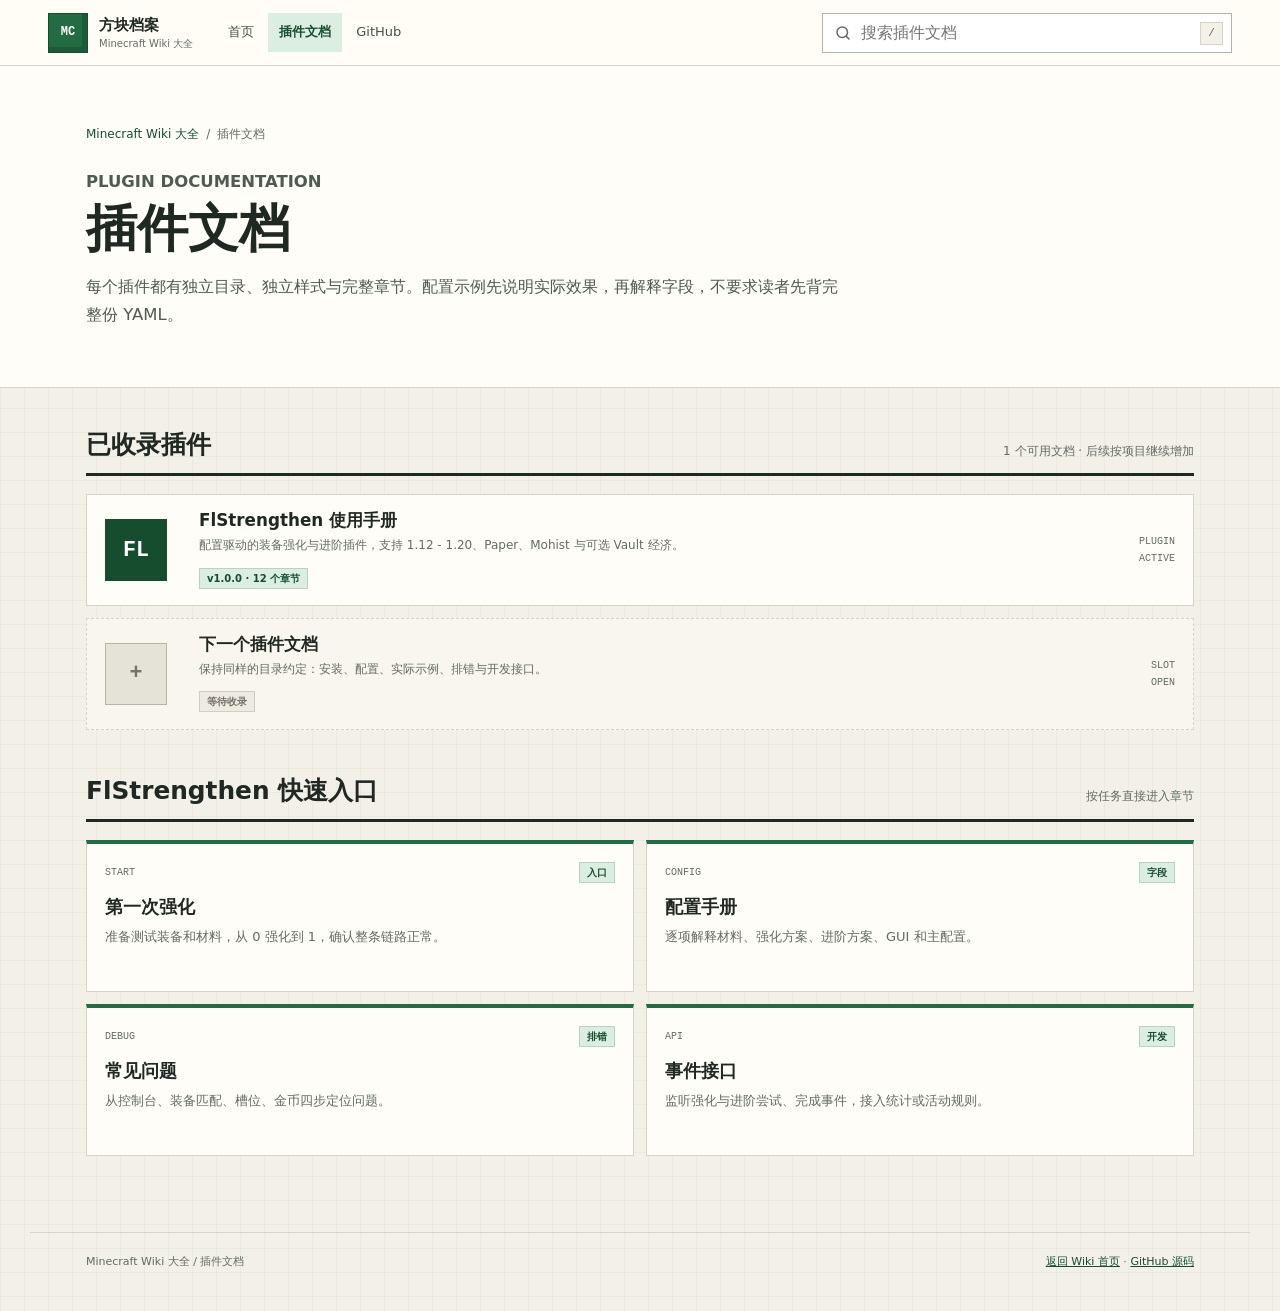
==== plugins/index.html @ ce8ccdc9 "Add Minecraft Wiki hub and FlStrengthen docs" ====
<!doctype html>
<html lang="zh-CN">
<head>
  <meta charset="utf-8">
  <meta name="viewport" content="width=device-width, initial-scale=1">
  <meta name="description" content="我的世界插件文档目录：FlStrengthen 强化插件中文 Wiki。">
  <title>插件文档 | 我的世界 Wiki 大全</title>
  <link rel="stylesheet" href="../assets/hub.css">
</head>
<body>
  <a class="skip-link" href="#catalog-main">跳到正文</a>
  <header class="site-header">
    <a class="hub-brand" href="../index.html" aria-label="返回 Minecraft Wiki 首页">
      <span class="hub-mark">MC</span>
      <span class="hub-brand-copy"><strong>方块档案</strong><small>Minecraft Wiki 大全</small></span>
    </a>
    <nav class="header-nav" aria-label="主导航">
      <a href="../index.html">首页</a>
      <a href="index.html" aria-current="page">插件文档</a>
      <a href="https://github.com/FenLingBoy/minecraft-wiki" target="_blank" rel="noreferrer">GitHub</a>
    </nav>
    <div class="hub-search">
      <svg class="hub-search-icon" viewBox="0 0 24 24" aria-hidden="true"><circle cx="11" cy="11" r="7"/><path d="m20 20-3.5-3.5"/></svg>
      <input id="hub-search-input" type="search" placeholder="搜索插件文档" autocomplete="off" aria-label="搜索插件文档" aria-expanded="false">
      <kbd>/</kbd>
      <div class="hub-search-results" id="hub-search-results" hidden></div>
    </div>
  </header>

  <section class="category-hero">
    <div class="category-hero-inner">
      <nav class="breadcrumb" aria-label="面包屑">
        <a href="../index.html">Minecraft Wiki 大全</a><span>/</span><span>插件文档</span>
      </nav>
      <p class="eyebrow">PLUGIN DOCUMENTATION</p>
      <h1>插件文档</h1>
      <p>每个插件都有独立目录、独立样式与完整章节。配置示例先说明实际效果，再解释字段，不要求读者先背完整份 YAML。</p>
    </div>
  </section>

  <main class="catalog-main" id="catalog-main">
    <div class="catalog-intro">
      <h2>已收录插件</h2>
      <p>1 个可用文档 · 后续按项目继续增加</p>
    </div>
    <div class="catalog-list">
      <a class="catalog-item searchable" href="flstrengthen/index.html" data-title="FlStrengthen 强化插件 Wiki" data-group="插件文档" data-search="FlStrengthen Minecraft 强化插件 进阶 材料 GUI Vault 1.12 1.20 Paper Mohist 配置 命令 API">
        <span class="catalog-icon">FL</span>
        <span class="catalog-copy">
          <h3>FlStrengthen 使用手册</h3>
          <p>配置驱动的装备强化与进阶插件，支持 1.12 - 1.20、Paper、Mohist 与可选 Vault 经济。</p>
          <span class="badge">v1.0.0 · 12 个章节</span>
        </span>
        <span class="catalog-meta">PLUGIN<br>ACTIVE</span>
      </a>
      <div class="catalog-item planned-row">
        <span class="catalog-icon">+</span>
        <span class="catalog-copy">
          <h3>下一个插件文档</h3>
          <p>保持同样的目录约定：安装、配置、实际示例、排错与开发接口。</p>
          <span class="badge badge-planned">等待收录</span>
        </span>
        <span class="catalog-meta">SLOT<br>OPEN</span>
      </div>
    </div>

    <section class="category-followup" aria-labelledby="plugin-links">
      <div class="catalog-intro">
        <h2 id="plugin-links">FlStrengthen 快速入口</h2>
        <p>按任务直接进入章节</p>
      </div>
      <div class="channel-grid">
        <a class="channel is-live searchable" href="flstrengthen/index.html#quick-start" data-title="FlStrengthen 快速开始" data-group="插件文档 / FlStrengthen" data-search="快速开始 安装 5 分钟 测试 强化">
          <span class="channel-kicker"><span>START</span><span class="badge">入口</span></span>
          <h3>第一次强化</h3>
          <p>准备测试装备和材料，从 0 强化到 1，确认整条链路正常。</p>
        </a>
        <a class="channel is-live searchable" href="flstrengthen/index.html#config" data-title="FlStrengthen 配置手册" data-group="插件文档 / FlStrengthen" data-search="配置 config materials recipes advancements gui 字段">
          <span class="channel-kicker"><span>CONFIG</span><span class="badge">字段</span></span>
          <h3>配置手册</h3>
          <p>逐项解释材料、强化方案、进阶方案、GUI 和主配置。</p>
        </a>
        <a class="channel is-live searchable" href="flstrengthen/index.html#troubleshooting" data-title="FlStrengthen 排错" data-group="插件文档 / FlStrengthen" data-search="排错 FAQ 加载 0 个方案 材料 Vault 经济 属性等级">
          <span class="channel-kicker"><span>DEBUG</span><span class="badge">排错</span></span>
          <h3>常见问题</h3>
          <p>从控制台、装备匹配、槽位、金币四步定位问题。</p>
        </a>
        <a class="channel is-live searchable" href="flstrengthen/index.html#api" data-title="FlStrengthen 开发者事件" data-group="插件文档 / FlStrengthen" data-search="开发者 API Bukkit 事件 Listener Java">
          <span class="channel-kicker"><span>API</span><span class="badge">开发</span></span>
          <h3>事件接口</h3>
          <p>监听强化与进阶尝试、完成事件，接入统计或活动规则。</p>
        </a>
      </div>
    </section>
  </main>

  <footer class="site-footer">
    <span>Minecraft Wiki 大全 / 插件文档</span>
    <span><a href="../index.html">返回 Wiki 首页</a> · <a href="https://github.com/FenLingBoy/minecraft-wiki">GitHub 源码</a></span>
  </footer>
  <script src="../assets/hub.js"></script>
</body>
</html>
---- assets/hub.css ----
:root {
  --bg: #f2f0e7;
  --paper: #fffdf7;
  --ink: #202823;
  --muted: #626b64;
  --line: #d6d3c7;
  --line-dark: #b7b4a7;
  --green: #236c43;
  --green-dark: #164d2e;
  --green-pale: #dceee2;
  --blue: #176582;
  --blue-pale: #dfeff4;
  --copper: #a95624;
  --copper-pale: #f7e5d8;
  --gold: #a17a12;
  --code: #18231d;
  --font: "Segoe UI", "Microsoft YaHei", "PingFang SC", system-ui, sans-serif;
  --mono: "Cascadia Code", "SFMono-Regular", Consolas, monospace;
  --shadow: 0 14px 34px rgba(31, 42, 35, .1);
}

* {
  box-sizing: border-box;
}

html {
  scroll-behavior: smooth;
  scroll-padding-top: 88px;
}

body {
  margin: 0;
  color: var(--ink);
  background-color: var(--bg);
  background-image:
    linear-gradient(rgba(44, 62, 51, .035) 1px, transparent 1px),
    linear-gradient(90deg, rgba(44, 62, 51, .035) 1px, transparent 1px);
  background-size: 24px 24px;
  font-family: var(--font);
  line-height: 1.7;
}

a {
  color: var(--green-dark);
}

button,
input {
  font: inherit;
}

code,
kbd {
  font-family: var(--mono);
}

code {
  padding: .1em .35em;
  border: 1px solid #d2d6d2;
  background: #eef0ec;
  color: #244836;
  font-size: .88em;
}

h1,
h2,
h3,
p {
  margin-top: 0;
}

h1,
h2,
h3 {
  line-height: 1.25;
  letter-spacing: 0;
}

.skip-link {
  position: fixed;
  z-index: 100;
  top: 8px;
  left: 8px;
  padding: 8px 12px;
  background: var(--ink);
  color: #fff;
  transform: translateY(-150%);
}

.skip-link:focus {
  transform: translateY(0);
}

:focus-visible {
  outline: 3px solid #48a7c7;
  outline-offset: 2px;
}

.site-header {
  position: sticky;
  z-index: 40;
  top: 0;
  display: flex;
  align-items: center;
  gap: 24px;
  min-height: 66px;
  padding: 9px clamp(18px, 4vw, 48px);
  border-bottom: 1px solid var(--line);
  background: rgba(255, 253, 247, .96);
  backdrop-filter: blur(12px);
}

.hub-brand {
  display: inline-flex;
  flex: 0 0 auto;
  align-items: center;
  gap: 11px;
  color: var(--ink);
  text-decoration: none;
}

.hub-mark {
  display: grid;
  width: 40px;
  height: 40px;
  place-items: center;
  border: 1px solid #164d2e;
  background: var(--green);
  color: #fff;
  font-family: var(--mono);
  font-size: 12px;
  font-weight: 800;
  box-shadow: inset -5px -5px 0 rgba(0, 0, 0, .16);
}

.hub-brand-copy {
  display: flex;
  flex-direction: column;
  line-height: 1.2;
}

.hub-brand-copy strong {
  font-size: 15px;
}

.hub-brand-copy small {
  margin-top: 4px;
  color: var(--muted);
  font-size: 10px;
}

.header-nav {
  display: flex;
  align-items: center;
  gap: 3px;
}

.header-nav a {
  padding: 8px 11px;
  color: #46514a;
  font-size: 13px;
  text-decoration: none;
}

.header-nav a:hover,
.header-nav a[aria-current="page"] {
  background: var(--green-pale);
  color: var(--green-dark);
  font-weight: 650;
}

.hub-search {
  position: relative;
  width: min(410px, 34vw);
  margin-left: auto;
}

.hub-search input {
  width: 100%;
  height: 40px;
  padding: 0 42px 0 38px;
  border: 1px solid var(--line-dark);
  border-radius: 0;
  background: #fff;
  color: var(--ink);
  outline: none;
}

.hub-search input:focus {
  border-color: var(--green);
  box-shadow: 0 0 0 3px rgba(35, 108, 67, .12);
}

.hub-search-icon {
  position: absolute;
  top: 11px;
  left: 12px;
  width: 18px;
  fill: none;
  stroke: var(--muted);
  stroke-linecap: round;
  stroke-width: 2;
}

.hub-search kbd {
  position: absolute;
  top: 9px;
  right: 9px;
  min-width: 23px;
  padding: 1px 5px;
  border: 1px solid var(--line);
  background: var(--bg);
  color: var(--muted);
  font-size: 11px;
  line-height: 19px;
  text-align: center;
}

.hub-search-results {
  position: absolute;
  z-index: 80;
  top: calc(100% + 8px);
  right: 0;
  left: 0;
  max-height: min(65vh, 500px);
  overflow-y: auto;
  border: 1px solid var(--line-dark);
  background: var(--paper);
  box-shadow: var(--shadow);
}

.hub-search-result {
  display: block;
  width: 100%;
  padding: 12px 15px;
  border: 0;
  border-bottom: 1px solid var(--line);
  background: transparent;
  color: var(--ink);
  text-align: left;
  cursor: pointer;
}

.hub-search-result:last-child {
  border-bottom: 0;
}

.hub-search-result:hover,
.hub-search-result:focus-visible {
  background: var(--green-pale);
}

.hub-search-result strong {
  display: block;
  font-size: 13px;
}

.hub-search-result span {
  display: block;
  margin-top: 2px;
  color: var(--muted);
  font-size: 11px;
}

.hub-search-empty {
  padding: 15px;
  color: var(--muted);
  font-size: 13px;
}

.hero {
  border-bottom: 1px solid var(--line);
  background: var(--paper);
}

.hero-inner {
  display: grid;
  grid-template-columns: minmax(0, 1.15fr) minmax(300px, .85fr);
  gap: clamp(30px, 6vw, 90px);
  align-items: center;
  max-width: 1220px;
  margin: 0 auto;
  padding: clamp(42px, 7vw, 82px) clamp(20px, 5vw, 56px);
}

.eyebrow {
  margin-bottom: 12px;
  color: var(--green);
  font-size: 12px;
  font-weight: 800;
}

.hero h1 {
  max-width: 680px;
  margin-bottom: 18px;
  font-size: clamp(2.4rem, 5vw, 4.1rem);
}

.hero-lead {
  max-width: 660px;
  margin-bottom: 24px;
  color: #4e5a52;
  font-size: 1.08rem;
}

.hero-actions {
  display: flex;
  flex-wrap: wrap;
  gap: 10px;
}

.primary-link,
.secondary-link {
  display: inline-flex;
  min-height: 42px;
  align-items: center;
  justify-content: center;
  padding: 9px 16px;
  border: 1px solid var(--green-dark);
  font-size: 13px;
  font-weight: 700;
  text-decoration: none;
}

.primary-link {
  background: var(--green);
  color: #fff;
}

.primary-link:hover {
  background: var(--green-dark);
}

.secondary-link {
  background: transparent;
  color: var(--green-dark);
}

.secondary-link:hover {
  background: var(--green-pale);
}

.tree-panel {
  min-width: 0;
  border: 1px solid var(--line-dark);
  background: #f9f7ef;
  box-shadow: var(--shadow);
}

.tree-panel-head {
  display: flex;
  justify-content: space-between;
  padding: 11px 14px;
  border-bottom: 1px solid var(--line);
  background: #e9e7dd;
  color: var(--muted);
  font-family: var(--mono);
  font-size: 10px;
}

.knowledge-tree {
  margin: 0;
  padding: 18px 20px;
  overflow-x: auto;
  color: #33453a;
  font-family: var(--mono);
  font-size: 12px;
  line-height: 2;
}

.knowledge-tree .root {
  color: var(--green-dark);
  font-weight: 700;
}

.knowledge-tree .branch {
  color: var(--blue);
}

.knowledge-tree .leaf {
  color: #6d5a31;
}

.knowledge-tree a {
  color: inherit;
  text-decoration: none;
}

.knowledge-tree a:hover {
  text-decoration: underline;
}

.status-strip {
  display: grid;
  grid-template-columns: repeat(4, minmax(0, 1fr));
  max-width: 1220px;
  margin: 0 auto;
  border-right: 1px solid var(--line);
  border-left: 1px solid var(--line);
  background: var(--paper);
}

.status-strip > div {
  min-width: 0;
  padding: 14px 18px;
  border-right: 1px solid var(--line);
}

.status-strip > div:last-child {
  border-right: 0;
}

.status-strip strong {
  display: block;
  color: var(--ink);
  font-family: var(--mono);
  font-size: 15px;
}

.status-strip span {
  display: block;
  color: var(--muted);
  font-size: 10px;
}

.portal-main {
  max-width: 1220px;
  margin: 0 auto;
  padding: clamp(38px, 6vw, 68px) clamp(20px, 5vw, 56px) 76px;
}

.portal-layout {
  display: grid;
  grid-template-columns: minmax(0, 1fr) 280px;
  gap: clamp(32px, 5vw, 64px);
}

.section-head {
  display: flex;
  align-items: end;
  justify-content: space-between;
  gap: 20px;
  margin-bottom: 18px;
  padding-bottom: 12px;
  border-bottom: 3px solid var(--ink);
}

.section-head h2 {
  margin: 0;
  font-size: 1.65rem;
}

.section-head p {
  margin: 0;
  color: var(--muted);
  font-size: 12px;
}

.channel-grid {
  display: grid;
  grid-template-columns: repeat(2, minmax(0, 1fr));
  gap: 12px;
}

.channel {
  position: relative;
  display: block;
  min-width: 0;
  min-height: 152px;
  padding: 18px;
  border: 1px solid var(--line);
  background: var(--paper);
  color: var(--ink);
  text-decoration: none;
}

.channel.is-live {
  border-top: 4px solid var(--green);
}

.channel.is-live:hover {
  border-color: #91b39e;
  box-shadow: 0 8px 22px rgba(34, 68, 46, .09);
  transform: translateY(-2px);
}

.channel.is-planned {
  border-top: 4px solid #cac6b8;
  background: #f8f6ee;
}

.channel-kicker {
  display: flex;
  align-items: center;
  justify-content: space-between;
  margin-bottom: 14px;
  color: var(--muted);
  font-family: var(--mono);
  font-size: 10px;
}

.channel h3 {
  margin-bottom: 7px;
  font-size: 1.1rem;
}

.channel p {
  margin-bottom: 0;
  color: var(--muted);
  font-size: 13px;
}

.badge {
  display: inline-block;
  padding: 1px 7px;
  border: 1px solid #b9d2c1;
  background: var(--green-pale);
  color: var(--green-dark);
  font-family: var(--font);
  font-size: 10px;
  font-weight: 700;
}

.badge-planned {
  border-color: #d1cdc0;
  background: #eceae1;
  color: #777267;
}

.featured-project {
  margin-top: 42px;
}

.knowledge-section,
.category-followup {
  margin-top: 46px;
}

.project-card {
  display: grid;
  grid-template-columns: 142px minmax(0, 1fr);
  min-width: 0;
  border: 1px solid var(--line-dark);
  background: var(--paper);
  box-shadow: var(--shadow);
}

.project-cover {
  display: flex;
  min-height: 100%;
  flex-direction: column;
  align-items: center;
  justify-content: center;
  padding: 20px 12px;
  border-right: 1px solid #19452b;
  background: var(--green-dark);
  color: #e5f4e9;
}

.project-cover strong {
  font-family: var(--mono);
  font-size: 2.2rem;
}

.project-cover span {
  margin-top: 8px;
  color: #a9c6b3;
  font-family: var(--mono);
  font-size: 9px;
  text-align: center;
}

.project-body {
  min-width: 0;
  padding: 20px 22px;
}

.project-heading {
  display: flex;
  flex-wrap: wrap;
  align-items: center;
  gap: 10px;
  margin-bottom: 7px;
}

.project-heading h3 {
  margin: 0;
  font-size: 1.35rem;
}

.tag-row {
  display: flex;
  flex-wrap: wrap;
  gap: 5px;
  margin: 12px 0 16px;
}

.tag-row span {
  padding: 2px 7px;
  border: 1px solid var(--line);
  background: #f2f0e8;
  color: #505a53;
  font-family: var(--mono);
  font-size: 10px;
}

.project-links {
  display: flex;
  flex-wrap: wrap;
  gap: 6px 16px;
}

.project-links a {
  font-size: 12px;
  font-weight: 700;
  text-decoration: none;
}

.project-links a:hover {
  text-decoration: underline;
}

.portal-aside {
  min-width: 0;
}

.aside-box {
  margin-bottom: 20px;
  border: 1px solid var(--line);
  background: var(--paper);
}

.aside-box h2 {
  margin: 0;
  padding: 11px 14px;
  border-bottom: 1px solid var(--line);
  background: #e9e7dd;
  font-size: 12px;
}

.aside-links {
  display: flex;
  flex-direction: column;
}

.aside-links a {
  padding: 9px 13px;
  border-bottom: 1px solid var(--line);
  color: #35453a;
  font-size: 12px;
  text-decoration: none;
}

.aside-links a:last-child {
  border-bottom: 0;
}

.aside-links a:hover {
  background: var(--green-pale);
  color: var(--green-dark);
}

.aside-note {
  padding: 14px;
  color: var(--muted);
  font-size: 12px;
}

.aside-note p:last-child {
  margin-bottom: 0;
}

.mini-tree {
  margin: 0;
  padding: 13px;
  overflow-x: auto;
  color: #4b5b50;
  font-family: var(--mono);
  font-size: 10px;
  line-height: 1.8;
}

.category-hero {
  border-bottom: 1px solid var(--line);
  background: var(--paper);
}

.category-hero-inner {
  max-width: 1220px;
  margin: 0 auto;
  padding: clamp(34px, 5vw, 58px) clamp(20px, 5vw, 56px);
}

.breadcrumb {
  display: flex;
  flex-wrap: wrap;
  gap: 7px;
  margin-bottom: 24px;
  color: var(--muted);
  font-size: 12px;
}

.breadcrumb a {
  color: var(--green-dark);
  text-decoration: none;
}

.breadcrumb a:hover {
  text-decoration: underline;
}

.category-hero h1 {
  margin-bottom: 13px;
  font-size: clamp(2.15rem, 4vw, 3.4rem);
}

.category-hero p {
  max-width: 760px;
  margin-bottom: 0;
  color: #4e5a52;
  font-size: 1.03rem;
}

.catalog-main {
  max-width: 1220px;
  margin: 0 auto;
  padding: 42px clamp(20px, 5vw, 56px) 76px;
}

.catalog-intro {
  display: flex;
  align-items: end;
  justify-content: space-between;
  gap: 24px;
  margin-bottom: 18px;
  padding-bottom: 12px;
  border-bottom: 3px solid var(--ink);
}

.catalog-intro h2 {
  margin: 0;
  font-size: 1.55rem;
}

.catalog-intro p {
  margin: 0;
  color: var(--muted);
  font-size: 12px;
}

.catalog-list {
  display: grid;
  gap: 12px;
}

.catalog-item {
  display: grid;
  grid-template-columns: 76px minmax(0, 1fr) auto;
  gap: 18px;
  align-items: center;
  min-width: 0;
  padding: 15px 18px;
  border: 1px solid var(--line);
  background: var(--paper);
  color: var(--ink);
  text-decoration: none;
}

a.catalog-item:hover {
  border-color: #8eae99;
  box-shadow: 0 7px 20px rgba(37, 69, 49, .08);
}

.catalog-icon {
  display: grid;
  width: 62px;
  height: 62px;
  place-items: center;
  border: 1px solid #184a2c;
  background: var(--green-dark);
  color: #fff;
  font-family: var(--mono);
  font-size: 1.35rem;
  font-weight: 800;
}

.catalog-copy h3 {
  margin-bottom: 4px;
  font-size: 1.05rem;
}

.catalog-copy p {
  margin-bottom: 7px;
  color: var(--muted);
  font-size: 12px;
}

.catalog-meta {
  color: var(--muted);
  font-family: var(--mono);
  font-size: 10px;
  text-align: right;
}

.planned-row {
  grid-template-columns: 76px minmax(0, 1fr) auto;
  border-style: dashed;
  background: #f8f6ee;
}

.planned-row .catalog-icon {
  border-color: var(--line-dark);
  background: #e5e2d7;
  color: #777267;
}

.site-footer {
  display: flex;
  justify-content: space-between;
  gap: 22px;
  max-width: 1220px;
  margin: 0 auto;
  padding: 20px clamp(20px, 5vw, 56px) 40px;
  border-top: 1px solid var(--line);
  color: var(--muted);
  font-size: 11px;
}

.site-footer a {
  color: var(--green-dark);
}

@media (max-width: 980px) {
  .header-nav {
    display: none;
  }

  .hub-search {
    width: min(460px, 58vw);
  }

  .hero-inner {
    grid-template-columns: minmax(0, 1fr);
  }

  .tree-panel {
    max-width: 620px;
  }

  .portal-layout {
    grid-template-columns: minmax(0, 1fr);
  }

  .portal-aside {
    display: grid;
    grid-template-columns: repeat(2, minmax(0, 1fr));
    gap: 18px;
  }
}

@media (max-width: 680px) {
  .site-header {
    gap: 12px;
    padding: 9px 14px;
  }

  .hub-brand-copy {
    display: none;
  }

  .hub-search {
    width: auto;
    flex: 1;
  }

  .hub-search input {
    font-size: 12px;
  }

  .hub-search kbd {
    display: none;
  }

  .hero-inner {
    padding-top: 38px;
    padding-bottom: 42px;
  }

  .hero h1 {
    font-size: 2.35rem;
  }

  .status-strip {
    grid-template-columns: repeat(2, minmax(0, 1fr));
    margin: 0 14px;
  }

  .status-strip > div:nth-child(2) {
    border-right: 0;
  }

  .status-strip > div:nth-child(-n+2) {
    border-bottom: 1px solid var(--line);
  }

  .portal-main,
  .catalog-main {
    padding-right: 16px;
    padding-left: 16px;
  }

  .channel-grid,
  .portal-aside {
    grid-template-columns: minmax(0, 1fr);
  }

  .section-head,
  .catalog-intro {
    align-items: start;
    flex-direction: column;
    gap: 6px;
  }

  .project-card {
    grid-template-columns: minmax(0, 1fr);
  }

  .project-cover {
    min-height: 100px;
    flex-direction: row;
    gap: 14px;
    border-right: 0;
    border-bottom: 1px solid #19452b;
  }

  .project-cover span {
    margin-top: 0;
    text-align: left;
  }

  .catalog-item {
    grid-template-columns: 58px minmax(0, 1fr);
    gap: 12px;
    padding: 13px;
  }

  .catalog-icon {
    width: 52px;
    height: 52px;
    font-size: 1.1rem;
  }

  .catalog-meta {
    grid-column: 2;
    text-align: left;
  }

  .site-footer {
    flex-direction: column;
    gap: 7px;
    padding-right: 16px;
    padding-left: 16px;
  }
}

@media (prefers-reduced-motion: reduce) {
  html {
    scroll-behavior: auto;
  }

  *,
  *::before,
  *::after {
    transition-duration: .01ms !important;
  }
}
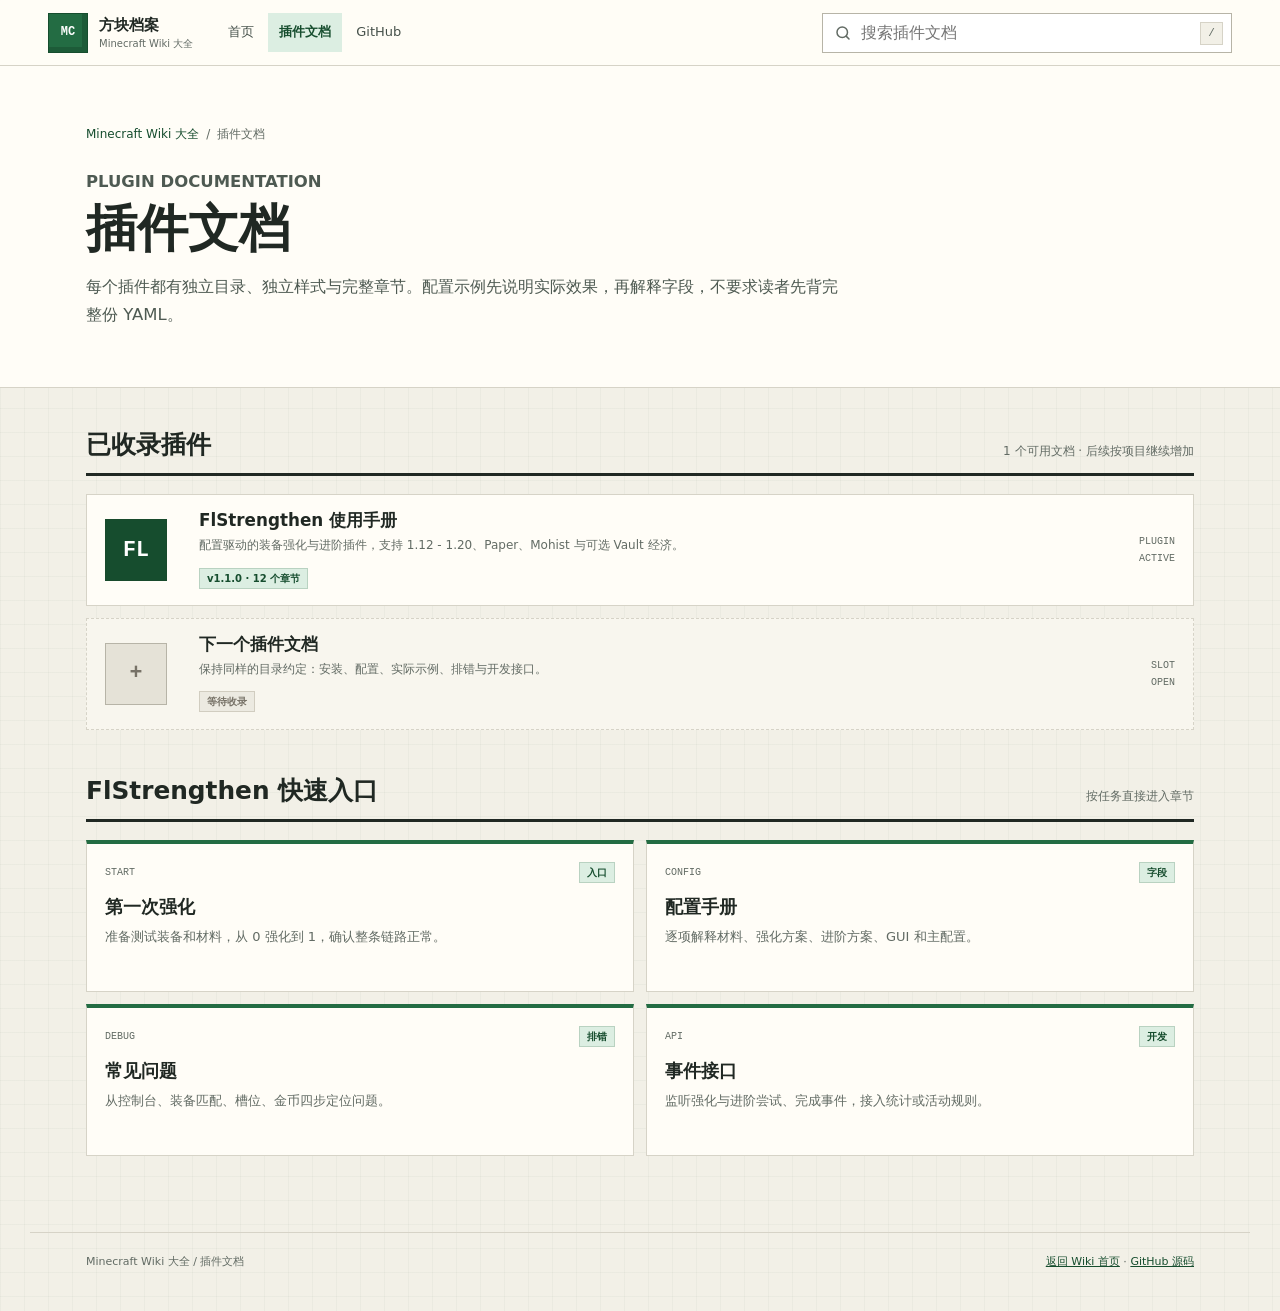
==== commit 2985e035: "Document multiline material requirements and counters" ====
--- a/plugins/index.html
+++ b/plugins/index.html
@@ -49,7 +49,7 @@
         <span class="catalog-copy">
           <h3>FlStrengthen 使用手册</h3>
           <p>配置驱动的装备强化与进阶插件，支持 1.12 - 1.20、Paper、Mohist 与可选 Vault 经济。</p>
-          <span class="badge">v1.0.0 · 12 个章节</span>
+          <span class="badge">v1.1.0 · 12 个章节</span>
         </span>
         <span class="catalog-meta">PLUGIN<br>ACTIVE</span>
       </a>
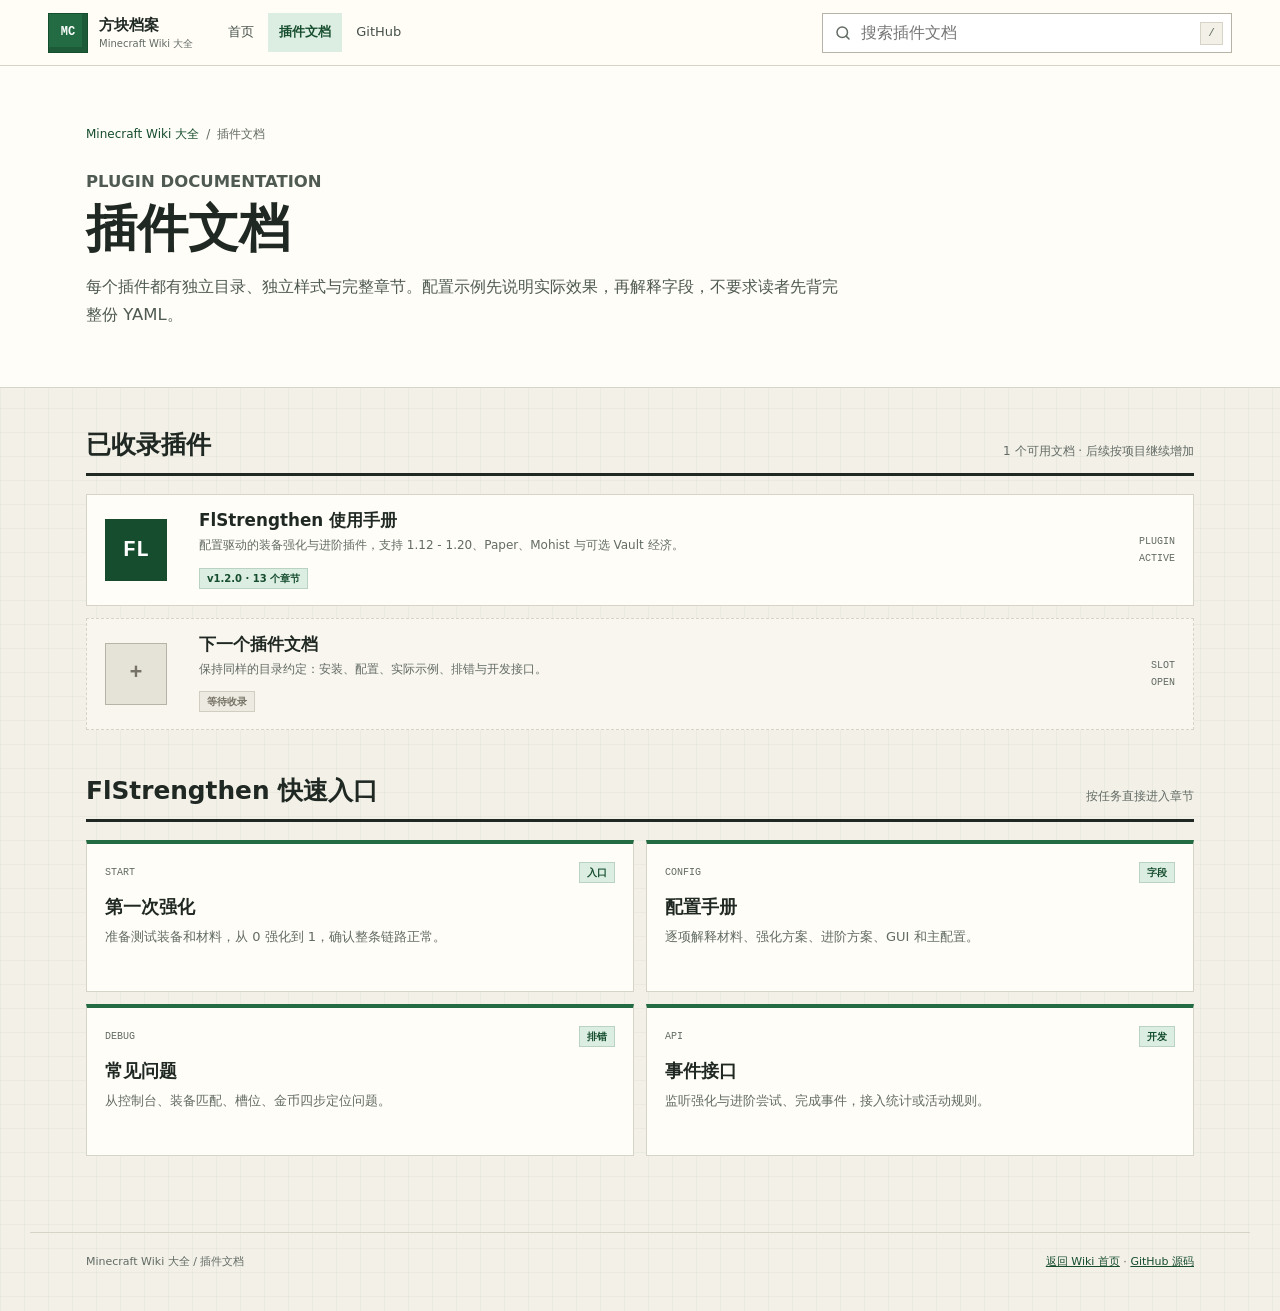
==== commit e0e2b9fa: "Add direct upgrade UI and update FlStrengthen v1.2.0 wiki" ====
--- a/plugins/index.html
+++ b/plugins/index.html
@@ -44,12 +44,12 @@
       <p>1 个可用文档 · 后续按项目继续增加</p>
     </div>
     <div class="catalog-list">
-      <a class="catalog-item searchable" href="flstrengthen/index.html" data-title="FlStrengthen 强化插件 Wiki" data-group="插件文档" data-search="FlStrengthen Minecraft 强化插件 进阶 材料 GUI Vault 1.12 1.20 Paper Mohist 配置 命令 API">
+      <a class="catalog-item searchable" href="flstrengthen/index.html" data-title="FlStrengthen 强化插件 Wiki" data-group="插件文档" data-search="FlStrengthen Minecraft 强化插件 装备直升 进阶 材料 GUI Vault 1.12 1.20 Paper Mohist 配置 命令 API">
         <span class="catalog-icon">FL</span>
         <span class="catalog-copy">
           <h3>FlStrengthen 使用手册</h3>
           <p>配置驱动的装备强化与进阶插件，支持 1.12 - 1.20、Paper、Mohist 与可选 Vault 经济。</p>
-          <span class="badge">v1.1.0 · 12 个章节</span>
+          <span class="badge">v1.2.0 · 13 个章节</span>
         </span>
         <span class="catalog-meta">PLUGIN<br>ACTIVE</span>
       </a>
@@ -75,7 +75,7 @@
           <h3>第一次强化</h3>
           <p>准备测试装备和材料，从 0 强化到 1，确认整条链路正常。</p>
         </a>
-        <a class="channel is-live searchable" href="flstrengthen/index.html#config" data-title="FlStrengthen 配置手册" data-group="插件文档 / FlStrengthen" data-search="配置 config materials recipes advancements gui 字段">
+        <a class="channel is-live searchable" href="flstrengthen/index.html#config" data-title="FlStrengthen 配置手册" data-group="插件文档 / FlStrengthen" data-search="配置 config materials recipes direct-upgrades advancements gui 字段">
           <span class="channel-kicker"><span>CONFIG</span><span class="badge">字段</span></span>
           <h3>配置手册</h3>
           <p>逐项解释材料、强化方案、进阶方案、GUI 和主配置。</p>
